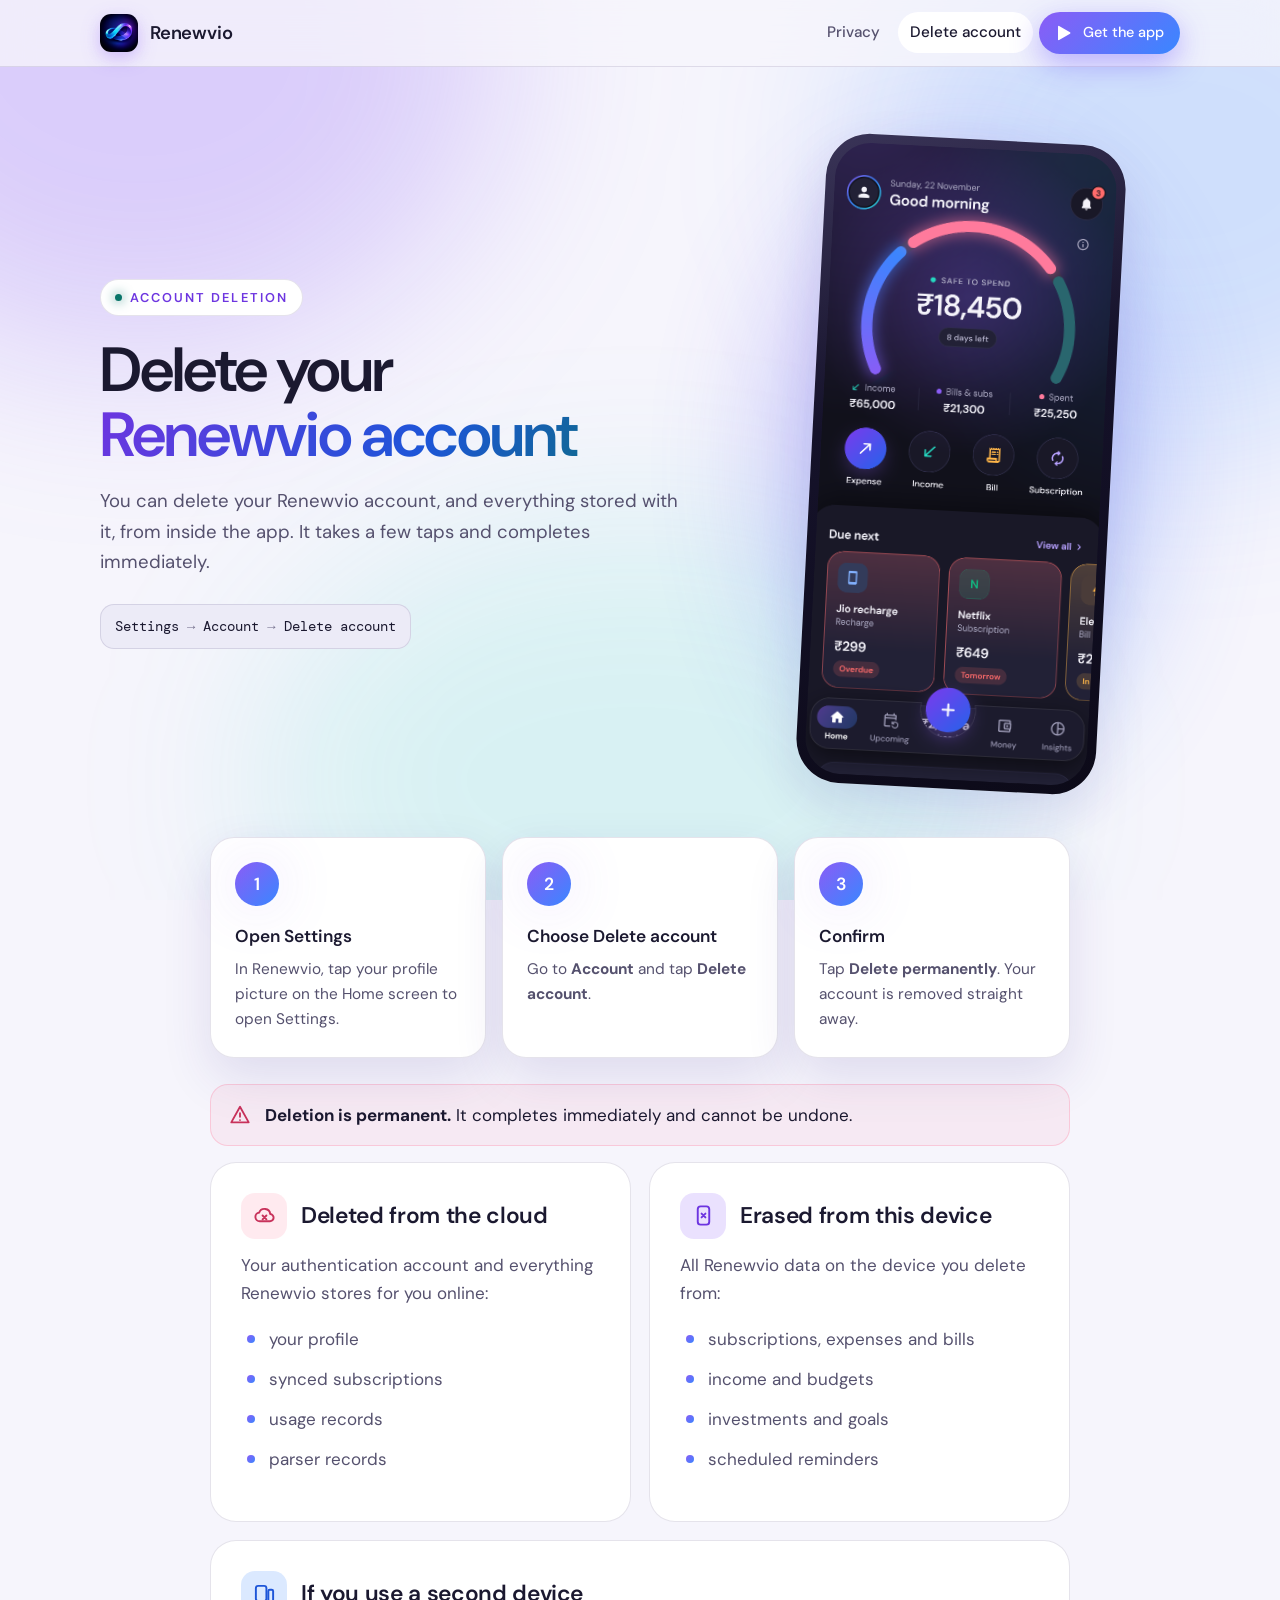
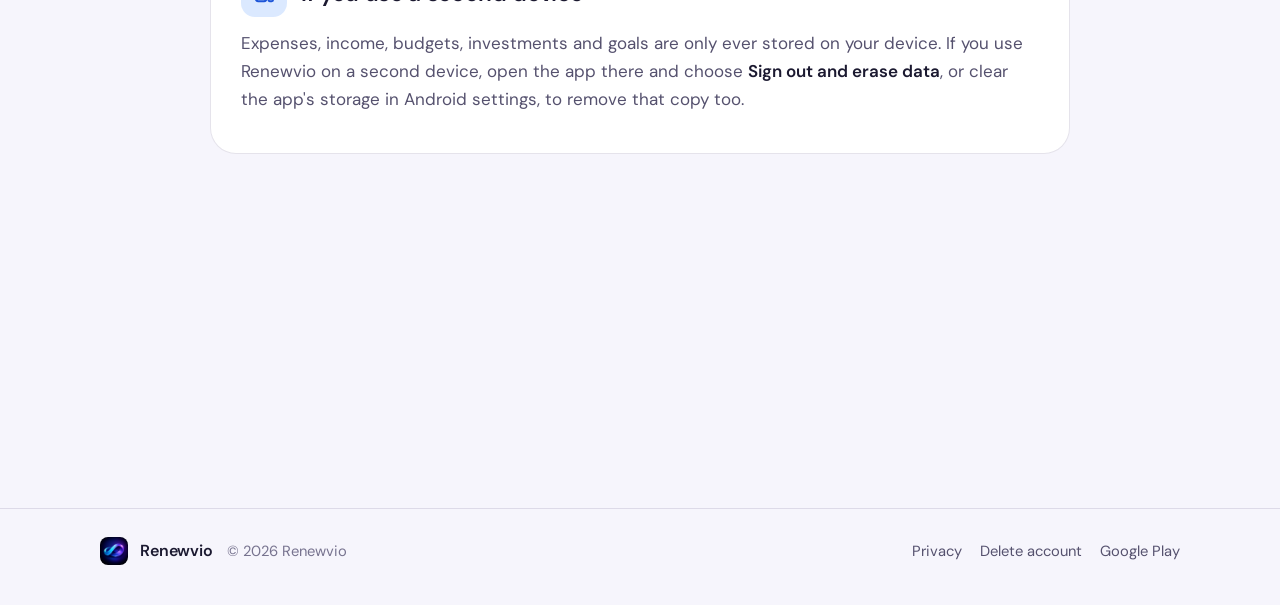
==== account-deletion.html @ 0a67e79d "Add files via upload" ====
<!doctype html>
<html lang="en" class="no-js">
<head>
<meta charset="utf-8">
<meta name="viewport" content="width=device-width, initial-scale=1">
<title>Delete your Renewvio account</title>
<meta name="description" content="How to delete your Renewvio account and the data stored with it.">
<meta name="theme-color" content="#191827">
<link rel="icon" href="logo.png">
<link rel="preconnect" href="https://fonts.googleapis.com">
<link rel="preconnect" href="https://fonts.gstatic.com" crossorigin>
<link rel="stylesheet" href="style.css">
<script>document.documentElement.classList.remove("no-js");</script>
</head>
<body>
<div class="aurora" aria-hidden="true"><i></i><i></i><i></i></div>

<header class="nav">
  <div class="nav-in">
    <a class="brand" href="./"><img src="logo.png" alt="" width="38" height="38">Renewvio</a>
    <nav class="nav-links" aria-label="Site">
      <a href="./">Privacy</a>
      <a href="account-deletion.html" aria-current="page">Delete account</a>
      <a class="btn small" href="https://play.google.com/store/apps/details?id=com.renewvio">
        <svg viewBox="0 0 24 24" fill="currentColor" aria-hidden="true"><path d="M4 3.5v17a1 1 0 0 0 1.5.87l14.5-8.500a1 1 0 0 0 0-1.740L5.500 2.630A1 1 0 0 0 4 3.500z"/></svg>
        Get the app
      </a>
    </nav>
  </div>
</header>

<main>
  <section class="hero">
    <div>
      <span class="eyebrow"><b></b>Account deletion</span>
      <h1>Delete your <em>Renewvio account</em></h1>
      <p class="lede">You can delete your Renewvio account, and everything stored with it, from inside the app. It takes a few taps and completes immediately.</p>
      <div class="path" aria-label="Path in the app">Settings <span>→</span> Account <span>→</span> Delete account</div>
    </div>
    <div class="phone-wrap" aria-hidden="true">
      <div class="phone"><img src="app-home.png" alt="" loading="lazy"></div>
    </div>
  </section>

  <div class="narrow">
    <div class="steps">
      <article class="step reveal">
        <h3>Open Settings</h3>
        <p>In Renewvio, tap your profile picture on the Home screen to open Settings.</p>
      </article>
      <article class="step reveal">
        <h3>Choose Delete account</h3>
        <p>Go to <strong>Account</strong> and tap <strong>Delete account</strong>.</p>
      </article>
      <article class="step reveal">
        <h3>Confirm</h3>
        <p>Tap <strong>Delete permanently</strong>. Your account is removed straight away.</p>
      </article>
    </div>

    <div class="note warn reveal">
      <svg viewBox="0 0 24 24" fill="none" stroke="currentColor" stroke-width="2" stroke-linecap="round" stroke-linejoin="round" aria-hidden="true"><path d="M12 3 2.500 20h19zM12 10v4M12 17.500h.01"/></svg>
      <div><strong>Deletion is permanent.</strong> It completes immediately and cannot be undone.</div>
    </div>

    <div class="two">
      <section class="section reveal">
        <div class="section-head"><div class="badge p"><svg viewBox="0 0 24 24" fill="none" stroke="currentColor" stroke-width="2" stroke-linecap="round" stroke-linejoin="round" aria-hidden="true"><path d="M7 18a4.500 4.500 0 0 1-.600-8.960A6 6 0 0 1 18 10.500 3.750 3.750 0 0 1 17.500 18z"/><path d="m10 12 4 4M14 12l-4 4"/></svg></div><h2>Deleted from the cloud</h2></div>
        <p>Your authentication account and everything Renewvio stores for you online:</p>
        <ul>
          <li>your profile</li>
          <li>synced subscriptions</li>
          <li>usage records</li>
          <li>parser records</li>
        </ul>
      </section>
      <section class="section reveal">
        <div class="section-head"><div class="badge v"><svg viewBox="0 0 24 24" fill="none" stroke="currentColor" stroke-width="2" stroke-linecap="round" stroke-linejoin="round" aria-hidden="true"><rect x="6" y="2.500" width="12" height="19" rx="3"/><path d="m10 10 4 4M14 10l-4 4"/></svg></div><h2>Erased from this device</h2></div>
        <p>All Renewvio data on the device you delete from:</p>
        <ul>
          <li>subscriptions, expenses and bills</li>
          <li>income and budgets</li>
          <li>investments and goals</li>
          <li>scheduled reminders</li>
        </ul>
      </section>
    </div>

    <section class="section reveal" style="margin-top:18px">
      <div class="section-head"><div class="badge b"><svg viewBox="0 0 24 24" fill="none" stroke="currentColor" stroke-width="2" stroke-linecap="round" stroke-linejoin="round" aria-hidden="true"><rect x="3" y="4" width="11" height="16" rx="2.500"/><rect x="16" y="8" width="5" height="12" rx="1.500"/></svg></div><h2>If you use a second device</h2></div>
      <p>Expenses, income, budgets, investments and goals are only ever stored on your device. If you use Renewvio on a second device, open the app there and choose <strong>Sign out and erase data</strong>, or clear the app's storage in Android settings, to remove that copy too.</p>
    </section>

    <section class="section reveal">
      <div class="section-head"><div class="badge a"><svg viewBox="0 0 24 24" fill="none" stroke="currentColor" stroke-width="2" stroke-linecap="round" stroke-linejoin="round" aria-hidden="true"><rect x="3" y="5" width="18" height="14" rx="3"/><path d="m4 7 8 6 8-6"/></svg></div><h2>Can't open the app?</h2></div>
      <p>Email us from the address associated with your account and ask for your account to be deleted. No data is retained after deletion.</p>
      <p><a class="btn small" href="mailto:achyutdot@gmail.com?subject=Delete%20my%20Renewvio%20account">achyutdot@gmail.com</a></p>
    </section>
  </div>
</main>

<footer>
  <div class="foot">
    <a class="brand" href="./"><img src="logo.png" alt="" width="28" height="28">Renewvio</a>
    <span>© 2026 Renewvio</span>
    <nav aria-label="Footer">
      <a href="./">Privacy</a>
      <a href="account-deletion.html">Delete account</a>
      <a href="https://play.google.com/store/apps/details?id=com.renewvio">Google Play</a>
    </nav>
  </div>
</footer>

<script>
(function () {
  var items = document.querySelectorAll(".reveal");
  if (!("IntersectionObserver" in window)) { items.forEach(function (el) { el.classList.add("in"); }); return; }
  var io = new IntersectionObserver(function (entries) {
    entries.forEach(function (e) { if (e.isIntersecting) { e.target.classList.add("in"); io.unobserve(e.target); } });
  }, { rootMargin: "0px 0px -8% 0px" });
  items.forEach(function (el, i) { el.style.transitionDelay = (i % 3) * 80 + "ms"; io.observe(el); });
})();
</script>
</body>
</html>
---- style.css ----
/* Renewvio web pages — Aurora theme, matching the app. */
@import url("https://fonts.googleapis.com/css2?family=DM+Sans:opsz,wght@9..40,400;9..40,500;9..40,600&family=DM+Mono&display=swap");

:root {
  --bg: #191827;
  --bg-deep: #12111f;
  --surface: rgba(255, 255, 255, .045);
  --surface-strong: rgba(255, 255, 255, .075);
  --line: rgba(255, 255, 255, .10);
  --text: #f4f2ff;
  --muted: #b3afc9;
  --faint: #8b87a6;
  --violet: #8b5cf6;
  --violet-text: #b7a1ff;
  --blue: #3987ff;
  --blue-text: #82b1ff;
  --teal: #25d9c1;
  --pink: #ff7a9c;
  --amber: #ffb648;
  --grad: linear-gradient(135deg, #8b5cf6, #3987ff);
  --glow: 0 0 60px rgba(139, 92, 246, .35);
  --shadow: 0 24px 60px rgba(0, 0, 0, .45);
  --hero-a: rgba(124, 58, 237, .55);
  --hero-b: rgba(57, 135, 255, .38);
  --hero-c: rgba(37, 217, 193, .18);
  --nav-bg: rgba(25, 24, 39, .72);
}

@media (prefers-color-scheme: light) {
  :root {
    --bg: #f6f5fc;
    --bg-deep: #ecebf7;
    --surface: #ffffff;
    --surface-strong: #ffffff;
    --line: rgba(40, 30, 90, .12);
    --text: #1b1930;
    --muted: #55516e;
    --faint: #77738f;
    --violet-text: #6d35e0;
    --blue-text: #1d55d8;
    --teal: #087468;
    --pink: #c8325b;
    --amber: #a26200;
    --glow: 0 0 60px rgba(139, 92, 246, .18);
    --shadow: 0 20px 50px rgba(60, 40, 140, .12);
    --hero-a: rgba(139, 92, 246, .26);
    --hero-b: rgba(57, 135, 255, .20);
    --hero-c: rgba(37, 217, 193, .14);
    --nav-bg: rgba(246, 245, 252, .78);
  }
}

* { box-sizing: border-box; }
html { scroll-behavior: smooth; -webkit-text-size-adjust: 100%; }
body {
  margin: 0;
  font-family: "DM Sans", system-ui, -apple-system, "Segoe UI", Roboto, sans-serif;
  font-size: 17px;
  line-height: 1.65;
  color: var(--text);
  background: var(--bg);
  overflow-x: hidden;
}
a { color: var(--violet-text); text-decoration: none; }
a:hover { text-decoration: underline; }
:focus-visible { outline: 2px solid var(--violet-text); outline-offset: 3px; border-radius: 6px; }

/* ---------- Aurora backdrop ---------- */
.aurora { position: fixed; inset: 0; z-index: -1; overflow: hidden; background: var(--bg); }
.aurora i { position: absolute; border-radius: 50%; filter: blur(90px); will-change: transform; }
.aurora i:nth-child(1) { width: 720px; height: 620px; left: -220px; top: -260px; background: var(--hero-a); animation: drift1 22s ease-in-out infinite alternate; }
.aurora i:nth-child(2) { width: 640px; height: 560px; right: -220px; top: -120px; background: var(--hero-b); animation: drift2 26s ease-in-out infinite alternate; }
.aurora i:nth-child(3) { width: 760px; height: 520px; left: 20%; top: 520px; background: var(--hero-c); animation: drift3 30s ease-in-out infinite alternate; }
@keyframes drift1 { to { transform: translate(120px, 80px) scale(1.12); } }
@keyframes drift2 { to { transform: translate(-100px, 120px) scale(1.08); } }
@keyframes drift3 { to { transform: translate(80px, -90px) scale(1.15); } }

/* ---------- Navigation ---------- */
.nav {
  position: sticky; top: 0; z-index: 10;
  backdrop-filter: blur(18px); -webkit-backdrop-filter: blur(18px);
  background: var(--nav-bg); border-bottom: 1px solid var(--line);
}
.nav-in { max-width: 1120px; margin: 0 auto; padding: 12px 20px; display: flex; align-items: center; gap: 16px; }
.brand { display: flex; align-items: center; gap: 12px; color: var(--text); font-weight: 600; font-size: 1.15rem; letter-spacing: -.01em; }
.brand:hover { text-decoration: none; }
.brand img { width: 38px; height: 38px; border-radius: 11px; box-shadow: 0 6px 18px rgba(139, 92, 246, .35); }
.nav-links { margin-left: auto; display: flex; align-items: center; gap: 6px; }
.nav-links a { color: var(--muted); font-size: .95rem; font-weight: 500; padding: 8px 12px; border-radius: 999px; transition: color .2s, background .2s; }
.nav-links a:hover, .nav-links a[aria-current="page"] { color: var(--text); background: var(--surface-strong); text-decoration: none; }
.btn {
  display: inline-flex; align-items: center; gap: 10px;
  padding: 12px 20px; border-radius: 999px; font-weight: 600; font-size: .98rem;
  color: #fff !important; background: var(--grad);
  box-shadow: 0 10px 30px rgba(99, 76, 255, .40);
  transition: transform .2s ease, box-shadow .2s ease;
}
.btn:hover { transform: translateY(-2px); box-shadow: 0 16px 38px rgba(99, 76, 255, .50); text-decoration: none; }
.btn svg { width: 18px; height: 18px; }
.btn.small { padding: 9px 16px; font-size: .9rem; }
.btn.ghost { background: var(--surface-strong); color: var(--text) !important; box-shadow: none; border: 1px solid var(--line); }

/* ---------- Hero ---------- */
.hero { max-width: 1120px; margin: 0 auto; padding: 72px 20px 40px; display: grid; grid-template-columns: 1.15fr .85fr; gap: 48px; align-items: center; }
.eyebrow {
  display: inline-flex; align-items: center; gap: 8px;
  font-size: .8rem; font-weight: 600; letter-spacing: .16em; text-transform: uppercase;
  color: var(--violet-text); padding: 7px 14px; border-radius: 999px;
  background: var(--surface-strong); border: 1px solid var(--line);
}
.eyebrow b { width: 7px; height: 7px; border-radius: 50%; background: var(--teal); box-shadow: 0 0 12px var(--teal); }
h1 { font-size: clamp(2.3rem, 5.4vw, 3.9rem); line-height: 1.04; letter-spacing: -.03em; font-weight: 600; margin: 22px 0 18px; text-wrap: balance; }
h1 em { display: block; font-style: normal; background: linear-gradient(120deg, #b7a1ff, #82b1ff 55%, #25d9c1); -webkit-background-clip: text; background-clip: text; color: transparent; }
@media (prefers-color-scheme: light) { h1 em { background: linear-gradient(120deg, #6d35e0, #1d55d8 55%, #087468); -webkit-background-clip: text; background-clip: text; } }
.lede { font-size: 1.16rem; color: var(--muted); max-width: 36em; margin: 0 0 26px; }
.meta { display: flex; flex-wrap: wrap; gap: 10px; align-items: center; color: var(--faint); font-size: .92rem; }
.chip { display: inline-flex; align-items: center; gap: 8px; padding: 6px 12px; border-radius: 999px; background: var(--surface); border: 1px solid var(--line); color: var(--muted); }
.chip svg { width: 15px; height: 15px; color: var(--teal); }
.hero-actions { display: flex; flex-wrap: wrap; gap: 12px; margin-bottom: 26px; }

/* Phone mock-up */
.phone-wrap { position: relative; justify-self: center; }
.phone-wrap::before { content: ""; position: absolute; inset: 8% -6% 8% -6%; border-radius: 50%; background: var(--grad); filter: blur(70px); opacity: .45; }
.phone {
  position: relative; width: min(300px, 70vw); aspect-ratio: 393 / 852; padding: 9px; border-radius: 44px;
  background: linear-gradient(160deg, #3a3458, #15122a 40%, #0c0a18);
  box-shadow: var(--shadow), 0 0 0 1px rgba(255, 255, 255, .08);
  transform: rotate(3deg); animation: float 7s ease-in-out infinite;
}
.phone img { width: 100%; height: 100%; object-fit: cover; object-position: top; border-radius: 36px; display: block; }
@keyframes float { 50% { transform: rotate(3deg) translateY(-12px); } }

/* ---------- Summary cards ---------- */
.wrap { max-width: 1120px; margin: 0 auto; padding: 0 20px; }
.cards { display: grid; grid-template-columns: repeat(4, 1fr); gap: 16px; margin: 24px auto 64px; }
.card {
  position: relative; padding: 22px; border-radius: 24px;
  background: var(--surface); border: 1px solid var(--line);
  box-shadow: var(--shadow); overflow: hidden;
  transition: transform .25s ease, border-color .25s ease;
}
.card:hover { transform: translateY(-4px); border-color: rgba(139, 92, 246, .45); }
.card h3 { margin: 16px 0 6px; font-size: 1.06rem; font-weight: 600; letter-spacing: -.01em; }
.card p { margin: 0; color: var(--muted); font-size: .95rem; line-height: 1.5; }
.badge { width: 46px; height: 46px; border-radius: 14px; display: grid; place-items: center; }
.badge svg { width: 23px; height: 23px; }
.badge.v { background: rgba(139, 92, 246, .18); color: var(--violet-text); }
.badge.b { background: rgba(57, 135, 255, .18); color: var(--blue-text); }
.badge.t { background: rgba(37, 217, 193, .16); color: var(--teal); }
.badge.p { background: rgba(255, 122, 156, .16); color: var(--pink); }
.badge.a { background: rgba(255, 182, 72, .16); color: var(--amber); }

/* ---------- Document layout ---------- */
.doc { display: grid; grid-template-columns: 250px 1fr; gap: 44px; align-items: start; padding-bottom: 80px; }
.toc { position: sticky; top: 88px; padding: 18px; border-radius: 22px; background: var(--surface); border: 1px solid var(--line); }
.toc h4 { margin: 0 0 10px; font-size: .78rem; letter-spacing: .14em; text-transform: uppercase; color: var(--faint); font-weight: 600; }
.toc a { display: block; padding: 7px 10px; border-radius: 10px; color: var(--muted); font-size: .93rem; transition: background .2s, color .2s; }
.toc a:hover { background: var(--surface-strong); color: var(--text); text-decoration: none; }

.section {
  padding: 30px; border-radius: 26px; margin-bottom: 18px;
  background: var(--surface); border: 1px solid var(--line);
  scroll-margin-top: 90px;
}
.section-head { display: flex; align-items: center; gap: 14px; margin-bottom: 12px; }
.section-head .num { font-family: "DM Mono", ui-monospace, monospace; font-size: .82rem; color: var(--faint); }
h2 { font-size: 1.42rem; letter-spacing: -.015em; font-weight: 600; margin: 0; }
.section p { color: var(--muted); margin: 10px 0; }
.section strong { color: var(--text); font-weight: 600; }
.section ul { list-style: none; padding: 0; margin: 12px 0; }
.section li { position: relative; padding: 6px 0 6px 28px; color: var(--muted); }
.section li::before { content: ""; position: absolute; left: 6px; top: 16px; width: 8px; height: 8px; border-radius: 50%; background: var(--grad); }

.table { border: 1px solid var(--line); border-radius: 18px; overflow: hidden; margin: 16px 0; }
.row { display: grid; grid-template-columns: 1.1fr 1fr; gap: 18px; padding: 14px 18px; border-top: 1px solid var(--line); }
.row:first-child { border-top: 0; background: var(--surface-strong); font-size: .78rem; letter-spacing: .12em; text-transform: uppercase; color: var(--faint); font-weight: 600; }
.row div:first-child { color: var(--text); }
.row div:last-child { color: var(--muted); }

.note { display: flex; gap: 14px; padding: 16px 18px; border-radius: 18px; margin: 16px 0; background: rgba(37, 217, 193, .09); border: 1px solid rgba(37, 217, 193, .28); color: var(--text); }
.note svg { flex: none; width: 22px; height: 22px; color: var(--teal); margin-top: 3px; }
.note.warn { background: rgba(255, 122, 156, .09); border-color: rgba(255, 122, 156, .30); }
.note.warn svg { color: var(--pink); }

/* ---------- Steps (deletion page) ---------- */
.steps { display: grid; grid-template-columns: repeat(3, 1fr); gap: 16px; margin: 8px 0 26px; counter-reset: step; }
.step { position: relative; padding: 24px; border-radius: 24px; background: var(--surface); border: 1px solid var(--line); box-shadow: var(--shadow); }
.step::before {
  counter-increment: step; content: counter(step);
  display: grid; place-items: center; width: 44px; height: 44px; border-radius: 50%;
  background: var(--grad); color: #fff; font-weight: 600; font-size: 1.1rem; box-shadow: var(--glow); margin-bottom: 16px;
}
.step h3 { margin: 0 0 6px; font-size: 1.08rem; font-weight: 600; }
.step p { margin: 0; color: var(--muted); font-size: .96rem; }
.path { display: inline-flex; flex-wrap: wrap; align-items: center; gap: 8px; font-family: "DM Mono", ui-monospace, monospace; font-size: .86rem; padding: 10px 14px; border-radius: 14px; background: var(--bg-deep); border: 1px solid var(--line); color: var(--text); }
.path span { color: var(--faint); }
.two { display: grid; grid-template-columns: 1fr 1fr; gap: 18px; }
.two .section { margin-bottom: 0; }
.narrow { max-width: 900px; margin: 0 auto; padding: 0 20px 80px; }

/* ---------- Footer ---------- */
footer { border-top: 1px solid var(--line); }
.foot { max-width: 1120px; margin: 0 auto; padding: 28px 20px 40px; display: flex; flex-wrap: wrap; gap: 14px; align-items: center; color: var(--faint); font-size: .92rem; }
.foot .brand { font-size: 1rem; }
.foot .brand img { width: 28px; height: 28px; border-radius: 8px; box-shadow: none; }
.foot nav { margin-left: auto; display: flex; flex-wrap: wrap; gap: 18px; }
.foot nav a { color: var(--muted); }

/* ---------- Reveal on scroll ---------- */
.reveal { opacity: 0; transform: translateY(18px); transition: opacity .7s ease, transform .7s cubic-bezier(.2, .7, .2, 1); }
.reveal.in { opacity: 1; transform: none; }
.no-js .reveal { opacity: 1; transform: none; }

/* ---------- Responsive ---------- */
@media (max-width: 980px) {
  .hero { grid-template-columns: 1fr; padding-top: 48px; gap: 36px; }
  .cards { grid-template-columns: repeat(2, 1fr); }
  .doc { grid-template-columns: 1fr; gap: 20px; }
  .toc { position: static; display: none; }
  .steps { grid-template-columns: 1fr; }
  .two { grid-template-columns: 1fr; }
}
@media (max-width: 560px) {
  body { font-size: 16px; }
  .nav-links a:not(.btn) { display: none; }
  .cards { grid-template-columns: 1fr; margin-bottom: 44px; }
  .section { padding: 22px 18px; border-radius: 22px; }
  .row { grid-template-columns: 1fr; gap: 4px; }
  .row:first-child { display: none; }
  .foot nav { margin-left: 0; }
}
@media (prefers-reduced-motion: reduce) {
  html { scroll-behavior: auto; }
  .aurora i, .phone { animation: none; }
  .reveal { opacity: 1; transform: none; transition: none; }
  .btn, .card { transition: none; }
}
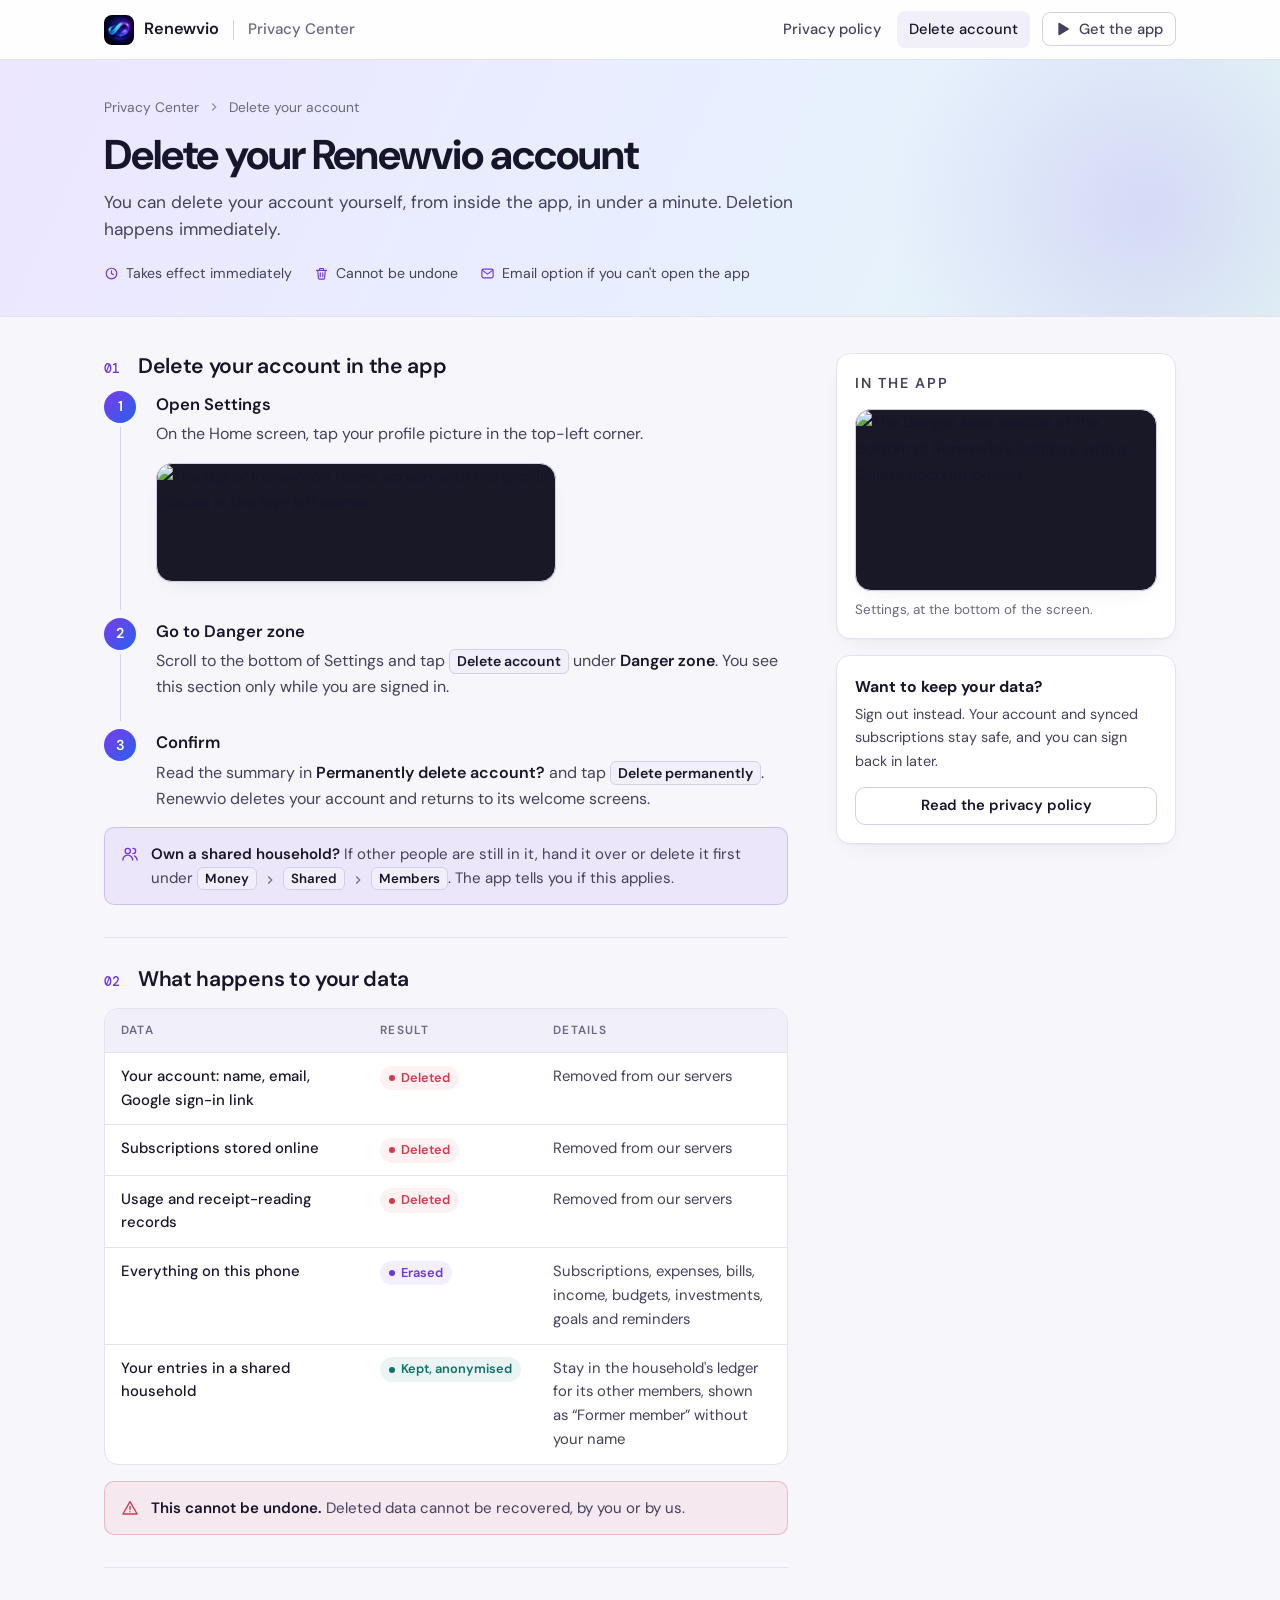
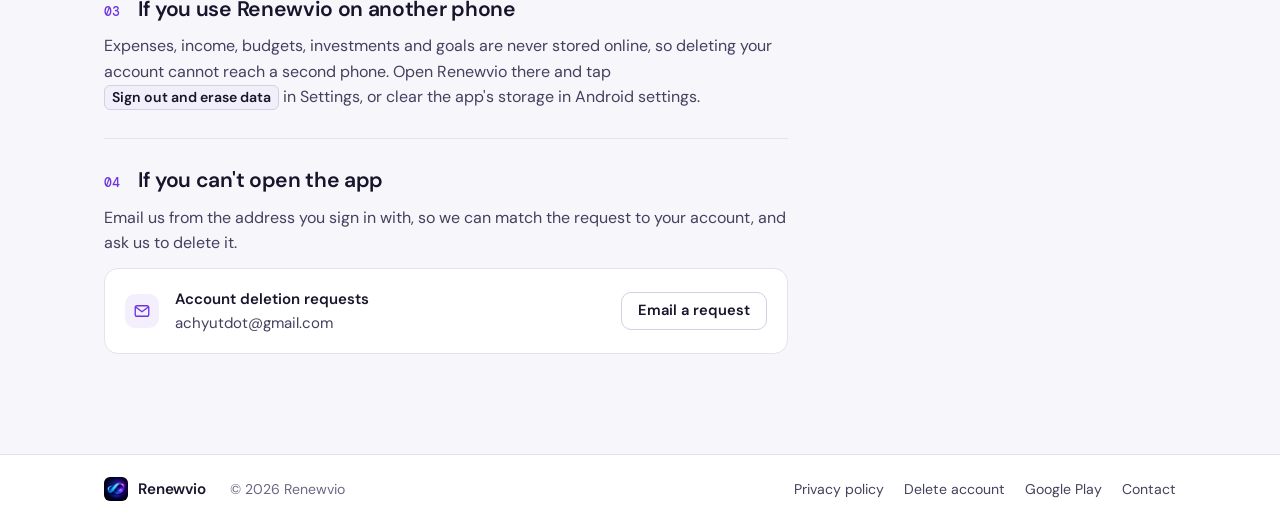
==== commit 568d84ee: "Add files via upload" ====
--- a/account-deletion.html
+++ b/account-deletion.html
@@ -1,125 +1,146 @@
-<!doctype html>
-<html lang="en" class="no-js">
-<head>
-<meta charset="utf-8">
-<meta name="viewport" content="width=device-width, initial-scale=1">
-<title>Delete your Renewvio account</title>
-<meta name="description" content="How to delete your Renewvio account and the data stored with it.">
-<meta name="theme-color" content="#191827">
-<link rel="icon" href="logo.png">
-<link rel="preconnect" href="https://fonts.googleapis.com">
-<link rel="preconnect" href="https://fonts.gstatic.com" crossorigin>
-<link rel="stylesheet" href="style.css">
-<script>document.documentElement.classList.remove("no-js");</script>
-</head>
-<body>
-<div class="aurora" aria-hidden="true"><i></i><i></i><i></i></div>
-
-<header class="nav">
-  <div class="nav-in">
-    <a class="brand" href="./"><img src="logo.png" alt="" width="38" height="38">Renewvio</a>
-    <nav class="nav-links" aria-label="Site">
-      <a href="./">Privacy</a>
-      <a href="account-deletion.html" aria-current="page">Delete account</a>
-      <a class="btn small" href="https://play.google.com/store/apps/details?id=com.renewvio">
-        <svg viewBox="0 0 24 24" fill="currentColor" aria-hidden="true"><path d="M4 3.5v17a1 1 0 0 0 1.5.87l14.5-8.500a1 1 0 0 0 0-1.740L5.500 2.630A1 1 0 0 0 4 3.500z"/></svg>
-        Get the app
-      </a>
-    </nav>
-  </div>
-</header>
-
-<main>
-  <section class="hero">
-    <div>
-      <span class="eyebrow"><b></b>Account deletion</span>
-      <h1>Delete your <em>Renewvio account</em></h1>
-      <p class="lede">You can delete your Renewvio account, and everything stored with it, from inside the app. It takes a few taps and completes immediately.</p>
-      <div class="path" aria-label="Path in the app">Settings <span>→</span> Account <span>→</span> Delete account</div>
-    </div>
-    <div class="phone-wrap" aria-hidden="true">
-      <div class="phone"><img src="app-home.png" alt="" loading="lazy"></div>
-    </div>
-  </section>
-
-  <div class="narrow">
-    <div class="steps">
-      <article class="step reveal">
-        <h3>Open Settings</h3>
-        <p>In Renewvio, tap your profile picture on the Home screen to open Settings.</p>
-      </article>
-      <article class="step reveal">
-        <h3>Choose Delete account</h3>
-        <p>Go to <strong>Account</strong> and tap <strong>Delete account</strong>.</p>
-      </article>
-      <article class="step reveal">
-        <h3>Confirm</h3>
-        <p>Tap <strong>Delete permanently</strong>. Your account is removed straight away.</p>
-      </article>
-    </div>
-
-    <div class="note warn reveal">
-      <svg viewBox="0 0 24 24" fill="none" stroke="currentColor" stroke-width="2" stroke-linecap="round" stroke-linejoin="round" aria-hidden="true"><path d="M12 3 2.500 20h19zM12 10v4M12 17.500h.01"/></svg>
-      <div><strong>Deletion is permanent.</strong> It completes immediately and cannot be undone.</div>
-    </div>
-
-    <div class="two">
-      <section class="section reveal">
-        <div class="section-head"><div class="badge p"><svg viewBox="0 0 24 24" fill="none" stroke="currentColor" stroke-width="2" stroke-linecap="round" stroke-linejoin="round" aria-hidden="true"><path d="M7 18a4.500 4.500 0 0 1-.600-8.960A6 6 0 0 1 18 10.500 3.750 3.750 0 0 1 17.500 18z"/><path d="m10 12 4 4M14 12l-4 4"/></svg></div><h2>Deleted from the cloud</h2></div>
-        <p>Your authentication account and everything Renewvio stores for you online:</p>
-        <ul>
-          <li>your profile</li>
-          <li>synced subscriptions</li>
-          <li>usage records</li>
-          <li>parser records</li>
-        </ul>
-      </section>
-      <section class="section reveal">
-        <div class="section-head"><div class="badge v"><svg viewBox="0 0 24 24" fill="none" stroke="currentColor" stroke-width="2" stroke-linecap="round" stroke-linejoin="round" aria-hidden="true"><rect x="6" y="2.500" width="12" height="19" rx="3"/><path d="m10 10 4 4M14 10l-4 4"/></svg></div><h2>Erased from this device</h2></div>
-        <p>All Renewvio data on the device you delete from:</p>
-        <ul>
-          <li>subscriptions, expenses and bills</li>
-          <li>income and budgets</li>
-          <li>investments and goals</li>
-          <li>scheduled reminders</li>
-        </ul>
-      </section>
-    </div>
-
-    <section class="section reveal" style="margin-top:18px">
-      <div class="section-head"><div class="badge b"><svg viewBox="0 0 24 24" fill="none" stroke="currentColor" stroke-width="2" stroke-linecap="round" stroke-linejoin="round" aria-hidden="true"><rect x="3" y="4" width="11" height="16" rx="2.500"/><rect x="16" y="8" width="5" height="12" rx="1.500"/></svg></div><h2>If you use a second device</h2></div>
-      <p>Expenses, income, budgets, investments and goals are only ever stored on your device. If you use Renewvio on a second device, open the app there and choose <strong>Sign out and erase data</strong>, or clear the app's storage in Android settings, to remove that copy too.</p>
-    </section>
-
-    <section class="section reveal">
-      <div class="section-head"><div class="badge a"><svg viewBox="0 0 24 24" fill="none" stroke="currentColor" stroke-width="2" stroke-linecap="round" stroke-linejoin="round" aria-hidden="true"><rect x="3" y="5" width="18" height="14" rx="3"/><path d="m4 7 8 6 8-6"/></svg></div><h2>Can't open the app?</h2></div>
-      <p>Email us from the address associated with your account and ask for your account to be deleted. No data is retained after deletion.</p>
-      <p><a class="btn small" href="mailto:achyutdot@gmail.com?subject=Delete%20my%20Renewvio%20account">achyutdot@gmail.com</a></p>
-    </section>
-  </div>
-</main>
-
-<footer>
-  <div class="foot">
-    <a class="brand" href="./"><img src="logo.png" alt="" width="28" height="28">Renewvio</a>
-    <span>© 2026 Renewvio</span>
-    <nav aria-label="Footer">
-      <a href="./">Privacy</a>
-      <a href="account-deletion.html">Delete account</a>
-      <a href="https://play.google.com/store/apps/details?id=com.renewvio">Google Play</a>
-    </nav>
-  </div>
-</footer>
-
-<script>
-(function () {
-  var items = document.querySelectorAll(".reveal");
-  if (!("IntersectionObserver" in window)) { items.forEach(function (el) { el.classList.add("in"); }); return; }
-  var io = new IntersectionObserver(function (entries) {
-    entries.forEach(function (e) { if (e.isIntersecting) { e.target.classList.add("in"); io.unobserve(e.target); } });
-  }, { rootMargin: "0px 0px -8% 0px" });
-  items.forEach(function (el, i) { el.style.transitionDelay = (i % 3) * 80 + "ms"; io.observe(el); });
-})();
-</script>
-</body>
-</html>
+<!doctype html>
+<html lang="en">
+<head>
+<meta charset="utf-8">
+<meta name="viewport" content="width=device-width, initial-scale=1">
+<title>Delete your account · Renewvio</title>
+<meta name="description" content="How to delete your Renewvio account, and exactly what is deleted, erased or kept.">
+<meta name="theme-color" content="#f7f6fb" media="(prefers-color-scheme: light)">
+<meta name="theme-color" content="#12111f" media="(prefers-color-scheme: dark)">
+<meta property="og:title" content="Delete your Renewvio account">
+<meta property="og:description" content="How to delete your Renewvio account, and exactly what is deleted, erased or kept.">
+<meta property="og:image" content="https://achyut-dot.github.io/renewvio-privacy/logo.png">
+<link rel="icon" href="logo.png">
+<link rel="preconnect" href="https://fonts.googleapis.com">
+<link rel="preconnect" href="https://fonts.gstatic.com" crossorigin>
+<link rel="stylesheet" href="style.css">
+</head>
+<body>
+<a class="skip" href="#content">Skip to content</a>
+
+<header class="topbar">
+  <div class="in">
+    <a class="brand" href="./"><img src="logo.png" alt="" width="30" height="30">Renewvio</a>
+    <span class="brand-sep" aria-hidden="true"></span>
+    <span class="brand-sub">Privacy Center</span>
+    <nav class="topnav" aria-label="Privacy Center">
+      <a href="./">Privacy policy</a>
+      <a href="account-deletion.html" aria-current="page">Delete account</a>
+      <a class="btn btn-quiet" href="https://play.google.com/store/apps/details?id=com.renewvio">
+        <svg viewBox="0 0 24 24" fill="currentColor" aria-hidden="true"><path d="M5 3.6v16.8c0 .8.9 1.3 1.6.9l14.1-8.4c.7-.4.7-1.4 0-1.8L6.6 2.7C5.9 2.3 5 2.8 5 3.600z"/></svg>
+        Get the app
+      </a>
+    </nav>
+  </div>
+</header>
+
+<div class="band">
+  <div class="in">
+    <nav class="crumbs" aria-label="Breadcrumb">
+      <a href="./">Privacy Center</a>
+      <svg viewBox="0 0 24 24" fill="none" stroke="currentColor" stroke-width="2" aria-hidden="true"><path d="m9 6 6 6-6 6"/></svg>
+      <span>Delete your account</span>
+    </nav>
+    <h1>Delete your Renewvio account</h1>
+    <p class="dek">You can delete your account yourself, from inside the app, in under a minute. Deletion happens immediately.</p>
+    <ul class="facts">
+      <li><svg viewBox="0 0 24 24" fill="none" stroke="currentColor" stroke-width="1.8" stroke-linecap="round" stroke-linejoin="round" aria-hidden="true"><circle cx="12" cy="12" r="8.5"/><path d="M12 7.5V12l3 2"/></svg>Takes effect immediately</li>
+      <li><svg viewBox="0 0 24 24" fill="none" stroke="currentColor" stroke-width="1.8" stroke-linecap="round" stroke-linejoin="round" aria-hidden="true"><path d="M4 7h16M10 11v6M14 11v6M6 7l1 12a2 2 0 0 0 2 2h6a2 2 0 0 0 2-2l1-12M9 7V4h6v3"/></svg>Cannot be undone</li>
+      <li><svg viewBox="0 0 24 24" fill="none" stroke="currentColor" stroke-width="1.8" stroke-linecap="round" stroke-linejoin="round" aria-hidden="true"><rect x="3" y="5" width="18" height="14" rx="2.5"/><path d="m4 7 8 6 8-6"/></svg>Email option if you can't open the app</li>
+    </ul>
+  </div>
+</div>
+
+<div class="layout split">
+  <main class="doc" id="content">
+    <section id="steps">
+      <h2><span class="n">01</span>Delete your account in the app</h2>
+      <ol class="steps">
+        <li>
+          <h3>Open Settings</h3>
+          <p>On the Home screen, tap your profile picture in the top-left corner.</p>
+          <figure class="shot inline">
+            <div class="shot-frame"><img src="img/home-header.png" alt="The top of Renewvio's Home screen, with the profile picture in the top-left corner" width="786" height="230" loading="lazy"></div>
+          </figure>
+        </li>
+        <li>
+          <h3>Go to Danger zone</h3>
+          <p>Scroll to the bottom of Settings and tap <span class="ui">Delete account</span> under <strong>Danger zone</strong>. You see this section only while you are signed in.</p>
+        </li>
+        <li>
+          <h3>Confirm</h3>
+          <p>Read the summary in <strong>Permanently delete account?</strong> and tap <span class="ui">Delete permanently</span>. Renewvio deletes your account and returns to its welcome screens.</p>
+        </li>
+      </ol>
+      <div class="callout">
+        <svg viewBox="0 0 24 24" fill="none" stroke="currentColor" stroke-width="1.8" stroke-linecap="round" stroke-linejoin="round" aria-hidden="true"><circle cx="9" cy="8" r="3.5"/><path d="M2.5 20a6.5 6.5 0 0 1 13 0M16 4.5a3.5 3.5 0 0 1 0 7M18 14.5a6.5 6.5 0 0 1 3.5 5.5"/></svg>
+        <p><strong>Own a shared household?</strong> If other people are still in it, hand it over or delete it first under <span class="path"><span class="ui">Money</span><svg viewBox="0 0 24 24" fill="none" stroke="currentColor" stroke-width="2" aria-hidden="true"><path d="m9 6 6 6-6 6"/></svg><span class="ui">Shared</span><svg viewBox="0 0 24 24" fill="none" stroke="currentColor" stroke-width="2" aria-hidden="true"><path d="m9 6 6 6-6 6"/></svg><span class="ui">Members</span></span>. The app tells you if this applies.</p>
+      </div>
+    </section>
+
+    <section id="what">
+      <h2><span class="n">02</span>What happens to your data</h2>
+      <div class="table-wrap">
+        <table class="outcomes">
+          <thead><tr><th scope="col">Data</th><th scope="col">Result</th><th scope="col">Details</th></tr></thead>
+          <tbody>
+            <tr><td data-label="Data">Your account: name, email, Google sign-in link</td><td data-label="Result"><span class="tag del">Deleted</span></td><td data-label="Details">Removed from our servers</td></tr>
+            <tr><td data-label="Data">Subscriptions stored online</td><td data-label="Result"><span class="tag del">Deleted</span></td><td data-label="Details">Removed from our servers</td></tr>
+            <tr><td data-label="Data">Usage and receipt-reading records</td><td data-label="Result"><span class="tag del">Deleted</span></td><td data-label="Details">Removed from our servers</td></tr>
+            <tr><td data-label="Data">Everything on this phone</td><td data-label="Result"><span class="tag dev">Erased</span></td><td data-label="Details">Subscriptions, expenses, bills, income, budgets, investments, goals and reminders</td></tr>
+            <tr><td data-label="Data">Your entries in a shared household</td><td data-label="Result"><span class="tag keep">Kept, anonymised</span></td><td data-label="Details">Stay in the household's ledger for its other members, shown as “Former member” without your name</td></tr>
+          </tbody>
+        </table>
+      </div>
+      <div class="callout warn">
+        <svg viewBox="0 0 24 24" fill="none" stroke="currentColor" stroke-width="1.8" stroke-linecap="round" stroke-linejoin="round" aria-hidden="true"><path d="M12 3.5 2.5 20h19z"/><path d="M12 10v4M12 17h.01"/></svg>
+        <p><strong>This cannot be undone.</strong> Deleted data cannot be recovered, by you or by us.</p>
+      </div>
+    </section>
+
+    <section id="other-device">
+      <h2><span class="n">03</span>If you use Renewvio on another phone</h2>
+      <p>Expenses, income, budgets, investments and goals are never stored online, so deleting your account cannot reach a second phone. Open Renewvio there and tap <span class="ui">Sign out and erase data</span> in Settings, or clear the app's storage in Android settings.</p>
+    </section>
+
+    <section id="email">
+      <h2><span class="n">04</span>If you can't open the app</h2>
+      <p>Email us from the address you sign in with, so we can match the request to your account, and ask us to delete it.</p>
+      <div class="contact">
+        <span class="ico"><svg viewBox="0 0 24 24" fill="none" stroke="currentColor" stroke-width="1.8" stroke-linecap="round" stroke-linejoin="round" aria-hidden="true"><rect x="3" y="5" width="18" height="14" rx="2.5"/><path d="m4 7 8 6 8-6"/></svg></span>
+        <p><strong>Account deletion requests</strong>achyutdot@gmail.com</p>
+        <a class="btn btn-quiet" href="mailto:achyutdot@gmail.com?subject=Delete%20my%20Renewvio%20account">Email a request</a>
+      </div>
+    </section>
+  </main>
+
+  <aside class="aside" aria-label="In the app">
+    <div class="panel">
+      <p class="panel-label">In the app</p>
+      <figure class="shot" style="margin:0">
+        <div class="shot-frame"><img src="img/danger-zone.png" alt="The Danger zone section at the bottom of Renewvio's Settings, with a Delete account button" width="786" height="470" loading="lazy"></div>
+        <figcaption>Settings, at the bottom of the screen.</figcaption>
+      </figure>
+    </div>
+    <div class="panel">
+      <h3>Want to keep your data?</h3>
+      <p>Sign out instead. Your account and synced subscriptions stay safe, and you can sign back in later.</p>
+      <a class="btn btn-quiet" href="./#retention">Read the privacy policy</a>
+    </div>
+  </aside>
+</div>
+
+<footer class="foot">
+  <div class="in">
+    <a class="brand" href="./"><img src="logo.png" alt="" width="24" height="24">Renewvio</a>
+    <span>© 2026 Renewvio</span>
+    <nav aria-label="Footer">
+      <a href="./">Privacy policy</a>
+      <a href="account-deletion.html">Delete account</a>
+      <a href="https://play.google.com/store/apps/details?id=com.renewvio">Google Play</a>
+      <a href="mailto:achyutdot@gmail.com">Contact</a>
+    </nav>
+  </div>
+</footer>
+</body>
+</html>
--- a/style.css
+++ b/style.css
@@ -1,237 +1,301 @@
-/* Renewvio web pages — Aurora theme, matching the app. */
-@import url("https://fonts.googleapis.com/css2?family=DM+Sans:opsz,wght@9..40,400;9..40,500;9..40,600&family=DM+Mono&display=swap");
+/* Renewvio Privacy Center
+   Document system for the privacy policy and account deletion pages.
+   Colours, type and radii follow the app (lib/src/core/theme). */
+
+@import url("https://fonts.googleapis.com/css2?family=DM+Sans:opsz,wght@9..40,400;9..40,500;9..40,600;9..40,700&family=DM+Mono:wght@400;500&display=swap");
 
 :root {
-  --bg: #191827;
-  --bg-deep: #12111f;
-  --surface: rgba(255, 255, 255, .045);
-  --surface-strong: rgba(255, 255, 255, .075);
-  --line: rgba(255, 255, 255, .10);
-  --text: #f4f2ff;
-  --muted: #b3afc9;
-  --faint: #8b87a6;
+  color-scheme: light dark;
+
+  /* Brand (AuroraPalette) */
   --violet: #8b5cf6;
-  --violet-text: #b7a1ff;
+  --violet-strong: #6d35e0;   /* violetOnLight */
   --blue: #3987ff;
-  --blue-text: #82b1ff;
-  --teal: #25d9c1;
-  --pink: #ff7a9c;
-  --amber: #ffb648;
-  --grad: linear-gradient(135deg, #8b5cf6, #3987ff);
-  --glow: 0 0 60px rgba(139, 92, 246, .35);
-  --shadow: 0 24px 60px rgba(0, 0, 0, .45);
-  --hero-a: rgba(124, 58, 237, .55);
-  --hero-b: rgba(57, 135, 255, .38);
-  --hero-c: rgba(37, 217, 193, .18);
-  --nav-bg: rgba(25, 24, 39, .72);
-}
-
-@media (prefers-color-scheme: light) {
+  --blue-strong: #1d55d8;     /* blueOnLight */
+  --teal-strong: #087468;     /* tealOnLight */
+  --danger: #d9364f;
+
+  /* Light surfaces */
+  --page: #f7f6fb;
+  --paper: #ffffff;
+  --sunken: #f1effa;
+  --ink: #17152b;
+  --ink-2: #44405e;
+  --ink-3: #6b6785;
+  --line: #e4e1f0;
+  --line-strong: #d3cfe6;
+  --accent: var(--violet-strong);
+  --accent-soft: rgba(109, 53, 224, .08);
+  --ok: var(--teal-strong);
+  --ok-soft: rgba(8, 116, 104, .08);
+  --warn-soft: rgba(217, 54, 79, .07);
+  --warn-line: rgba(217, 54, 79, .28);
+  --band: linear-gradient(115deg, #ece6ff 0%, #e8efff 55%, #e4f7f3 100%);
+  --shadow: 0 1px 2px rgba(23, 21, 43, .04), 0 8px 24px -12px rgba(23, 21, 43, .10);
+
+  --radius: 14px;
+  --radius-sm: 10px;
+  --max: 1120px;
+  --measure: 700px;
+  --nav-h: 60px;
+}
+
+@media (prefers-color-scheme: dark) {
   :root {
-    --bg: #f6f5fc;
-    --bg-deep: #ecebf7;
-    --surface: #ffffff;
-    --surface-strong: #ffffff;
-    --line: rgba(40, 30, 90, .12);
-    --text: #1b1930;
-    --muted: #55516e;
-    --faint: #77738f;
-    --violet-text: #6d35e0;
-    --blue-text: #1d55d8;
-    --teal: #087468;
-    --pink: #c8325b;
-    --amber: #a26200;
-    --glow: 0 0 60px rgba(139, 92, 246, .18);
-    --shadow: 0 20px 50px rgba(60, 40, 140, .12);
-    --hero-a: rgba(139, 92, 246, .26);
-    --hero-b: rgba(57, 135, 255, .20);
-    --hero-c: rgba(37, 217, 193, .14);
-    --nav-bg: rgba(246, 245, 252, .78);
+    --page: #12111f;
+    --paper: #191827;          /* deepAurora */
+    --sunken: #1f1d31;
+    --ink: #f3f1ff;
+    --ink-2: #c4c0da;
+    --ink-3: #8f8aa9;
+    --line: #2a2840;
+    --line-strong: #37344f;
+    --accent: #b7a1ff;          /* violetText */
+    --accent-soft: rgba(139, 92, 246, .14);
+    --ok: #25d9c1;              /* auroraTeal */
+    --ok-soft: rgba(37, 217, 193, .09);
+    --danger: #ff7a8a;
+    --warn-soft: rgba(255, 122, 138, .08);
+    --warn-line: rgba(255, 122, 138, .30);
+    --band: linear-gradient(115deg, #261d4f 0%, #1b2347 55%, #15292f 100%);
+    --shadow: 0 1px 2px rgba(0, 0, 0, .3), 0 12px 32px -16px rgba(0, 0, 0, .6);
   }
 }
 
-* { box-sizing: border-box; }
-html { scroll-behavior: smooth; -webkit-text-size-adjust: 100%; }
+*, *::before, *::after { box-sizing: border-box; }
+html { -webkit-text-size-adjust: 100%; scroll-padding-top: calc(var(--nav-h) + 20px); }
+@media (prefers-reduced-motion: no-preference) { html { scroll-behavior: smooth; } }
 body {
   margin: 0;
+  background: var(--page);
+  color: var(--ink);
   font-family: "DM Sans", system-ui, -apple-system, "Segoe UI", Roboto, sans-serif;
-  font-size: 17px;
-  line-height: 1.65;
-  color: var(--text);
-  background: var(--bg);
-  overflow-x: hidden;
-}
-a { color: var(--violet-text); text-decoration: none; }
-a:hover { text-decoration: underline; }
-:focus-visible { outline: 2px solid var(--violet-text); outline-offset: 3px; border-radius: 6px; }
-
-/* ---------- Aurora backdrop ---------- */
-.aurora { position: fixed; inset: 0; z-index: -1; overflow: hidden; background: var(--bg); }
-.aurora i { position: absolute; border-radius: 50%; filter: blur(90px); will-change: transform; }
-.aurora i:nth-child(1) { width: 720px; height: 620px; left: -220px; top: -260px; background: var(--hero-a); animation: drift1 22s ease-in-out infinite alternate; }
-.aurora i:nth-child(2) { width: 640px; height: 560px; right: -220px; top: -120px; background: var(--hero-b); animation: drift2 26s ease-in-out infinite alternate; }
-.aurora i:nth-child(3) { width: 760px; height: 520px; left: 20%; top: 520px; background: var(--hero-c); animation: drift3 30s ease-in-out infinite alternate; }
-@keyframes drift1 { to { transform: translate(120px, 80px) scale(1.12); } }
-@keyframes drift2 { to { transform: translate(-100px, 120px) scale(1.08); } }
-@keyframes drift3 { to { transform: translate(80px, -90px) scale(1.15); } }
-
-/* ---------- Navigation ---------- */
-.nav {
-  position: sticky; top: 0; z-index: 10;
-  backdrop-filter: blur(18px); -webkit-backdrop-filter: blur(18px);
-  background: var(--nav-bg); border-bottom: 1px solid var(--line);
-}
-.nav-in { max-width: 1120px; margin: 0 auto; padding: 12px 20px; display: flex; align-items: center; gap: 16px; }
-.brand { display: flex; align-items: center; gap: 12px; color: var(--text); font-weight: 600; font-size: 1.15rem; letter-spacing: -.01em; }
-.brand:hover { text-decoration: none; }
-.brand img { width: 38px; height: 38px; border-radius: 11px; box-shadow: 0 6px 18px rgba(139, 92, 246, .35); }
-.nav-links { margin-left: auto; display: flex; align-items: center; gap: 6px; }
-.nav-links a { color: var(--muted); font-size: .95rem; font-weight: 500; padding: 8px 12px; border-radius: 999px; transition: color .2s, background .2s; }
-.nav-links a:hover, .nav-links a[aria-current="page"] { color: var(--text); background: var(--surface-strong); text-decoration: none; }
+  font-size: 16px;
+  line-height: 1.6;
+  font-optical-sizing: auto;
+  -webkit-font-smoothing: antialiased;
+  text-rendering: optimizeLegibility;
+}
+img { max-width: 100%; display: block; }
+a { color: var(--accent); text-decoration: underline; text-decoration-thickness: 1px; text-underline-offset: 3px; text-decoration-color: color-mix(in srgb, currentColor 35%, transparent); }
+a:hover { text-decoration-color: currentColor; }
+:focus-visible { outline: 2px solid var(--accent); outline-offset: 2px; border-radius: 6px; }
+strong { font-weight: 600; color: var(--ink); }
+code, .mono { font-family: "DM Mono", ui-monospace, SFMono-Regular, Menlo, monospace; font-size: .9em; }
+.skip { position: absolute; left: -999px; top: 8px; background: var(--paper); padding: 8px 12px; border-radius: 8px; z-index: 50; }
+.skip:focus { left: 12px; }
+
+/* ---------- Top bar ---------- */
+.topbar {
+  position: sticky; top: 0; z-index: 20;
+  height: var(--nav-h);
+  background: color-mix(in srgb, var(--paper) 86%, transparent);
+  backdrop-filter: saturate(160%) blur(14px);
+  -webkit-backdrop-filter: saturate(160%) blur(14px);
+  border-bottom: 1px solid var(--line);
+}
+.topbar .in { max-width: var(--max); height: 100%; margin: 0 auto; padding: 0 24px; display: flex; align-items: center; gap: 14px; }
+.brand { display: inline-flex; align-items: center; gap: 10px; color: var(--ink); text-decoration: none; font-weight: 600; font-size: 1.02rem; letter-spacing: -.01em; }
+.brand img { width: 30px; height: 30px; border-radius: 8px; }
+.brand-sep { width: 1px; height: 20px; background: var(--line-strong); }
+.brand-sub { color: var(--ink-3); font-weight: 500; font-size: .95rem; }
+.topnav { margin-left: auto; display: flex; align-items: center; gap: 4px; }
+.topnav a { color: var(--ink-2); text-decoration: none; font-size: .92rem; font-weight: 500; padding: 7px 12px; border-radius: 8px; }
+.topnav a:hover { background: var(--sunken); color: var(--ink); }
+.topnav a[aria-current="page"] { color: var(--ink); background: var(--sunken); }
 .btn {
-  display: inline-flex; align-items: center; gap: 10px;
-  padding: 12px 20px; border-radius: 999px; font-weight: 600; font-size: .98rem;
-  color: #fff !important; background: var(--grad);
-  box-shadow: 0 10px 30px rgba(99, 76, 255, .40);
-  transition: transform .2s ease, box-shadow .2s ease;
-}
-.btn:hover { transform: translateY(-2px); box-shadow: 0 16px 38px rgba(99, 76, 255, .50); text-decoration: none; }
-.btn svg { width: 18px; height: 18px; }
-.btn.small { padding: 9px 16px; font-size: .9rem; }
-.btn.ghost { background: var(--surface-strong); color: var(--text) !important; box-shadow: none; border: 1px solid var(--line); }
-
-/* ---------- Hero ---------- */
-.hero { max-width: 1120px; margin: 0 auto; padding: 72px 20px 40px; display: grid; grid-template-columns: 1.15fr .85fr; gap: 48px; align-items: center; }
-.eyebrow {
   display: inline-flex; align-items: center; gap: 8px;
-  font-size: .8rem; font-weight: 600; letter-spacing: .16em; text-transform: uppercase;
-  color: var(--violet-text); padding: 7px 14px; border-radius: 999px;
-  background: var(--surface-strong); border: 1px solid var(--line);
-}
-.eyebrow b { width: 7px; height: 7px; border-radius: 50%; background: var(--teal); box-shadow: 0 0 12px var(--teal); }
-h1 { font-size: clamp(2.3rem, 5.4vw, 3.9rem); line-height: 1.04; letter-spacing: -.03em; font-weight: 600; margin: 22px 0 18px; text-wrap: balance; }
-h1 em { display: block; font-style: normal; background: linear-gradient(120deg, #b7a1ff, #82b1ff 55%, #25d9c1); -webkit-background-clip: text; background-clip: text; color: transparent; }
-@media (prefers-color-scheme: light) { h1 em { background: linear-gradient(120deg, #6d35e0, #1d55d8 55%, #087468); -webkit-background-clip: text; background-clip: text; } }
-.lede { font-size: 1.16rem; color: var(--muted); max-width: 36em; margin: 0 0 26px; }
-.meta { display: flex; flex-wrap: wrap; gap: 10px; align-items: center; color: var(--faint); font-size: .92rem; }
-.chip { display: inline-flex; align-items: center; gap: 8px; padding: 6px 12px; border-radius: 999px; background: var(--surface); border: 1px solid var(--line); color: var(--muted); }
-.chip svg { width: 15px; height: 15px; color: var(--teal); }
-.hero-actions { display: flex; flex-wrap: wrap; gap: 12px; margin-bottom: 26px; }
-
-/* Phone mock-up */
-.phone-wrap { position: relative; justify-self: center; }
-.phone-wrap::before { content: ""; position: absolute; inset: 8% -6% 8% -6%; border-radius: 50%; background: var(--grad); filter: blur(70px); opacity: .45; }
-.phone {
-  position: relative; width: min(300px, 70vw); aspect-ratio: 393 / 852; padding: 9px; border-radius: 44px;
-  background: linear-gradient(160deg, #3a3458, #15122a 40%, #0c0a18);
-  box-shadow: var(--shadow), 0 0 0 1px rgba(255, 255, 255, .08);
-  transform: rotate(3deg); animation: float 7s ease-in-out infinite;
-}
-.phone img { width: 100%; height: 100%; object-fit: cover; object-position: top; border-radius: 36px; display: block; }
-@keyframes float { 50% { transform: rotate(3deg) translateY(-12px); } }
-
-/* ---------- Summary cards ---------- */
-.wrap { max-width: 1120px; margin: 0 auto; padding: 0 20px; }
-.cards { display: grid; grid-template-columns: repeat(4, 1fr); gap: 16px; margin: 24px auto 64px; }
-.card {
-  position: relative; padding: 22px; border-radius: 24px;
-  background: var(--surface); border: 1px solid var(--line);
-  box-shadow: var(--shadow); overflow: hidden;
-  transition: transform .25s ease, border-color .25s ease;
-}
-.card:hover { transform: translateY(-4px); border-color: rgba(139, 92, 246, .45); }
-.card h3 { margin: 16px 0 6px; font-size: 1.06rem; font-weight: 600; letter-spacing: -.01em; }
-.card p { margin: 0; color: var(--muted); font-size: .95rem; line-height: 1.5; }
-.badge { width: 46px; height: 46px; border-radius: 14px; display: grid; place-items: center; }
-.badge svg { width: 23px; height: 23px; }
-.badge.v { background: rgba(139, 92, 246, .18); color: var(--violet-text); }
-.badge.b { background: rgba(57, 135, 255, .18); color: var(--blue-text); }
-.badge.t { background: rgba(37, 217, 193, .16); color: var(--teal); }
-.badge.p { background: rgba(255, 122, 156, .16); color: var(--pink); }
-.badge.a { background: rgba(255, 182, 72, .16); color: var(--amber); }
-
-/* ---------- Document layout ---------- */
-.doc { display: grid; grid-template-columns: 250px 1fr; gap: 44px; align-items: start; padding-bottom: 80px; }
-.toc { position: sticky; top: 88px; padding: 18px; border-radius: 22px; background: var(--surface); border: 1px solid var(--line); }
-.toc h4 { margin: 0 0 10px; font-size: .78rem; letter-spacing: .14em; text-transform: uppercase; color: var(--faint); font-weight: 600; }
-.toc a { display: block; padding: 7px 10px; border-radius: 10px; color: var(--muted); font-size: .93rem; transition: background .2s, color .2s; }
-.toc a:hover { background: var(--surface-strong); color: var(--text); text-decoration: none; }
-
-.section {
-  padding: 30px; border-radius: 26px; margin-bottom: 18px;
-  background: var(--surface); border: 1px solid var(--line);
-  scroll-margin-top: 90px;
-}
-.section-head { display: flex; align-items: center; gap: 14px; margin-bottom: 12px; }
-.section-head .num { font-family: "DM Mono", ui-monospace, monospace; font-size: .82rem; color: var(--faint); }
-h2 { font-size: 1.42rem; letter-spacing: -.015em; font-weight: 600; margin: 0; }
-.section p { color: var(--muted); margin: 10px 0; }
-.section strong { color: var(--text); font-weight: 600; }
-.section ul { list-style: none; padding: 0; margin: 12px 0; }
-.section li { position: relative; padding: 6px 0 6px 28px; color: var(--muted); }
-.section li::before { content: ""; position: absolute; left: 6px; top: 16px; width: 8px; height: 8px; border-radius: 50%; background: var(--grad); }
-
-.table { border: 1px solid var(--line); border-radius: 18px; overflow: hidden; margin: 16px 0; }
-.row { display: grid; grid-template-columns: 1.1fr 1fr; gap: 18px; padding: 14px 18px; border-top: 1px solid var(--line); }
-.row:first-child { border-top: 0; background: var(--surface-strong); font-size: .78rem; letter-spacing: .12em; text-transform: uppercase; color: var(--faint); font-weight: 600; }
-.row div:first-child { color: var(--text); }
-.row div:last-child { color: var(--muted); }
-
-.note { display: flex; gap: 14px; padding: 16px 18px; border-radius: 18px; margin: 16px 0; background: rgba(37, 217, 193, .09); border: 1px solid rgba(37, 217, 193, .28); color: var(--text); }
-.note svg { flex: none; width: 22px; height: 22px; color: var(--teal); margin-top: 3px; }
-.note.warn { background: rgba(255, 122, 156, .09); border-color: rgba(255, 122, 156, .30); }
-.note.warn svg { color: var(--pink); }
-
-/* ---------- Steps (deletion page) ---------- */
-.steps { display: grid; grid-template-columns: repeat(3, 1fr); gap: 16px; margin: 8px 0 26px; counter-reset: step; }
-.step { position: relative; padding: 24px; border-radius: 24px; background: var(--surface); border: 1px solid var(--line); box-shadow: var(--shadow); }
-.step::before {
-  counter-increment: step; content: counter(step);
-  display: grid; place-items: center; width: 44px; height: 44px; border-radius: 50%;
-  background: var(--grad); color: #fff; font-weight: 600; font-size: 1.1rem; box-shadow: var(--glow); margin-bottom: 16px;
-}
-.step h3 { margin: 0 0 6px; font-size: 1.08rem; font-weight: 600; }
-.step p { margin: 0; color: var(--muted); font-size: .96rem; }
-.path { display: inline-flex; flex-wrap: wrap; align-items: center; gap: 8px; font-family: "DM Mono", ui-monospace, monospace; font-size: .86rem; padding: 10px 14px; border-radius: 14px; background: var(--bg-deep); border: 1px solid var(--line); color: var(--text); }
-.path span { color: var(--faint); }
-.two { display: grid; grid-template-columns: 1fr 1fr; gap: 18px; }
-.two .section { margin-bottom: 0; }
-.narrow { max-width: 900px; margin: 0 auto; padding: 0 20px 80px; }
+  height: 38px; padding: 0 16px; border-radius: 10px;
+  font: inherit; font-size: .92rem; font-weight: 600; text-decoration: none; white-space: nowrap;
+  border: 1px solid transparent; cursor: pointer;
+  transition: background-color .15s ease, border-color .15s ease, transform .15s ease;
+}
+.btn svg { width: 16px; height: 16px; flex: none; }
+.btn-primary { background: linear-gradient(135deg, #7c3aed, #2563eb); color: #fff; box-shadow: 0 6px 16px -8px rgba(76, 52, 220, .7); }
+.btn-primary:hover { transform: translateY(-1px); }
+.btn-quiet { background: var(--paper); color: var(--ink); border-color: var(--line-strong); }
+.btn-quiet:hover { background: var(--sunken); }
+.btn-danger { background: var(--paper); color: var(--danger); border-color: var(--warn-line); }
+.btn-danger:hover { background: var(--warn-soft); }
+.topnav .btn { margin-left: 8px; height: 34px; padding: 0 12px; }
+
+/* ---------- Header band ---------- */
+.band { background: var(--band); border-bottom: 1px solid var(--line); position: relative; overflow: hidden; }
+.band::after {
+  content: ""; position: absolute; inset: auto -10% -60% auto; width: 520px; height: 520px;
+  background: radial-gradient(closest-side, rgba(139, 92, 246, .18), transparent);
+  pointer-events: none;
+}
+.band .in { position: relative; z-index: 1; max-width: var(--max); margin: 0 auto; padding: 36px 24px 32px; }
+.crumbs { display: flex; align-items: center; gap: 8px; font-size: .86rem; color: var(--ink-3); margin-bottom: 14px; }
+.crumbs a { color: var(--ink-3); text-decoration: none; }
+.crumbs a:hover { color: var(--ink); }
+.crumbs svg { width: 14px; height: 14px; opacity: .7; }
+h1 { margin: 0; font-size: clamp(1.9rem, 3.4vw, 2.6rem); line-height: 1.12; letter-spacing: -.025em; font-weight: 700; max-width: 22ch; }
+.dek { margin: 10px 0 0; font-size: 1.08rem; color: var(--ink-2); max-width: 60ch; }
+.facts { display: flex; flex-wrap: wrap; gap: 8px 22px; margin: 18px 0 0; padding: 0; list-style: none; font-size: .88rem; color: var(--ink-2); }
+.facts li { display: inline-flex; align-items: center; gap: 7px; }
+.facts svg { width: 15px; height: 15px; color: var(--accent); }
+
+/* ---------- Layout ---------- */
+.layout { max-width: var(--max); margin: 0 auto; padding: 36px 24px 72px; display: grid; grid-template-columns: 220px minmax(0, 1fr); gap: 56px; align-items: start; }
+.layout.split { grid-template-columns: minmax(0, 1fr) 340px; gap: 48px; }
+
+/* Side navigation */
+.toc { position: sticky; top: calc(var(--nav-h) + 24px); font-size: .9rem; }
+.toc-title { font-size: .74rem; font-weight: 600; letter-spacing: .12em; text-transform: uppercase; color: var(--ink-3); margin: 0 0 10px; }
+.toc ol { list-style: none; margin: 0; padding: 0; border-left: 1px solid var(--line); }
+.toc li a {
+  display: flex; gap: 10px; padding: 6px 0 6px 14px; margin-left: -1px;
+  border-left: 2px solid transparent; color: var(--ink-2); text-decoration: none; line-height: 1.35;
+}
+.toc li a span { font-family: "DM Mono", monospace; font-size: .78rem; color: var(--ink-3); padding-top: 1px; }
+.toc li a:hover { color: var(--ink); }
+.toc li a.active { color: var(--ink); border-left-color: var(--accent); font-weight: 500; }
+.toc-aside { margin-top: 22px; padding-top: 18px; border-top: 1px solid var(--line); color: var(--ink-3); font-size: .86rem; }
+.toc-aside a { display: inline-flex; align-items: center; gap: 6px; font-weight: 500; }
+
+/* Article */
+.doc { max-width: var(--measure); min-width: 0; }
+.doc section { padding: 28px 0; border-top: 1px solid var(--line); }
+.doc section:first-of-type { border-top: 0; padding-top: 0; }
+.doc h2 { display: flex; align-items: baseline; gap: 12px; margin: 0 0 10px; font-size: 1.32rem; line-height: 1.3; letter-spacing: -.015em; font-weight: 600; }
+.doc h2 .n { font-family: "DM Mono", monospace; font-size: .8rem; font-weight: 500; color: var(--accent); min-width: 22px; }
+.doc h3 { margin: 18px 0 6px; font-size: 1.02rem; font-weight: 600; }
+.doc p { margin: 0 0 12px; color: var(--ink-2); }
+.doc p:last-child { margin-bottom: 0; }
+.doc ul { margin: 8px 0 12px; padding: 0; list-style: none; }
+.doc ul li { position: relative; padding-left: 20px; margin: 6px 0; color: var(--ink-2); }
+.doc ul li::before { content: ""; position: absolute; left: 4px; top: .7em; width: 6px; height: 6px; border-radius: 2px; background: var(--accent); opacity: .7; }
+
+/* Summary panel */
+.summary { margin: 0 0 32px; border: 1px solid var(--line); border-radius: var(--radius); background: var(--paper); box-shadow: var(--shadow); overflow: hidden; }
+.summary-head { display: flex; align-items: center; justify-content: space-between; gap: 12px; padding: 14px 20px; border-bottom: 1px solid var(--line); font-size: .78rem; font-weight: 600; letter-spacing: .12em; text-transform: uppercase; color: var(--ink-3); }
+.summary-grid { display: grid; grid-template-columns: 1fr 1fr; }
+.summary-item { display: flex; gap: 14px; padding: 18px 20px; }
+.summary-item + .summary-item { border-left: 1px solid var(--line); }
+.summary-item:nth-child(3) { border-left: 0; }
+.summary-item:nth-child(n+3) { border-top: 1px solid var(--line); }
+.summary-item h3 { margin: 0 0 2px; font-size: .98rem; font-weight: 600; }
+.summary-item p { margin: 0; font-size: .92rem; color: var(--ink-2); line-height: 1.5; }
+.ico { flex: none; width: 34px; height: 34px; border-radius: 10px; display: grid; place-items: center; background: var(--accent-soft); color: var(--accent); }
+.ico svg { width: 18px; height: 18px; }
+.ico.ok { background: var(--ok-soft); color: var(--ok); }
+.ico.warn { background: var(--warn-soft); color: var(--danger); }
+
+/* Tables */
+.table-wrap { margin: 14px 0 12px; border: 1px solid var(--line); border-radius: var(--radius); overflow: hidden; background: var(--paper); }
+table { width: 100%; border-collapse: collapse; font-size: .93rem; }
+th, td { padding: 12px 16px; text-align: left; vertical-align: top; border-top: 1px solid var(--line); }
+thead th { border-top: 0; background: var(--sunken); font-size: .74rem; font-weight: 600; letter-spacing: .1em; text-transform: uppercase; color: var(--ink-3); }
+td { color: var(--ink-2); }
+td:first-child { color: var(--ink); font-weight: 500; }
+table.outcomes th:nth-child(1) { width: 38%; }
+table.outcomes th:nth-child(2) { width: 22%; }
+.tag { display: inline-flex; align-items: center; gap: 6px; padding: 2px 9px; border-radius: 999px; font-size: .8rem; font-weight: 600; white-space: nowrap; }
+.tag::before { content: ""; width: 6px; height: 6px; border-radius: 50%; background: currentColor; }
+.tag.del { color: var(--danger); background: var(--warn-soft); }
+.tag.dev { color: var(--accent); background: var(--accent-soft); }
+.tag.keep { color: var(--ok); background: var(--ok-soft); }
+
+/* Callouts */
+.callout { display: flex; gap: 12px; margin: 16px 0 4px; padding: 14px 16px; border-radius: var(--radius-sm); background: var(--accent-soft); border: 1px solid color-mix(in srgb, var(--accent) 22%, transparent); font-size: .94rem; color: var(--ink-2); }
+.callout svg { flex: none; width: 18px; height: 18px; margin-top: 3px; color: var(--accent); }
+.callout.ok { background: var(--ok-soft); border-color: color-mix(in srgb, var(--ok) 25%, transparent); }
+.callout.ok svg { color: var(--ok); }
+.callout.warn { background: var(--warn-soft); border-color: var(--warn-line); }
+.callout.warn svg { color: var(--danger); }
+.callout p { margin: 0; }
+
+/* Real app screenshots */
+.shot { margin: 16px 0 6px; }
+.shot-frame { border-radius: 16px; overflow: hidden; border: 1px solid var(--line-strong); background: #191827; box-shadow: var(--shadow); }
+.shot-frame img { width: 100%; height: auto; }
+.shot figcaption { margin-top: 8px; font-size: .84rem; color: var(--ink-3); }
+.shot.inline { max-width: 400px; }
+
+/* Steps (deletion) */
+.steps { list-style: none; margin: 6px 0 0; padding: 0; counter-reset: s; }
+.steps > li { position: relative; padding: 0 0 26px 52px; counter-increment: s; }
+.steps > li::before {
+  content: counter(s); position: absolute; left: 0; top: 0;
+  width: 32px; height: 32px; border-radius: 50%;
+  display: grid; place-items: center;
+  font-size: .9rem; font-weight: 600; color: #fff;
+  background: linear-gradient(135deg, #7c3aed, #2563eb);
+  box-shadow: 0 0 0 4px var(--page);
+}
+.steps > li::after { content: ""; position: absolute; left: 15.5px; top: 36px; bottom: 4px; width: 1px; background: var(--line-strong); }
+.steps > li:last-child { padding-bottom: 0; }
+.steps > li:last-child::after { display: none; }
+.steps h3 { margin: 4px 0 4px; font-size: 1.04rem; }
+.steps p { margin: 0; }
+.ui { display: inline-flex; align-items: center; padding: 0 7px; border-radius: 6px; border: 1px solid var(--line-strong); background: var(--sunken); font-size: .88em; font-weight: 600; color: var(--ink); white-space: nowrap; }
+.path { display: inline-flex; flex-wrap: wrap; align-items: center; gap: 6px; }
+.path svg { width: 14px; height: 14px; color: var(--ink-3); }
+
+/* Aside panel (deletion page) */
+.aside { position: sticky; top: calc(var(--nav-h) + 24px); display: grid; gap: 16px; }
+.panel { border: 1px solid var(--line); border-radius: var(--radius); background: var(--paper); box-shadow: var(--shadow); padding: 18px; }
+.panel h3 { margin: 0 0 4px; font-size: .98rem; }
+.panel p { margin: 0 0 14px; font-size: .9rem; color: var(--ink-2); }
+.panel .btn { width: 100%; justify-content: center; }
+.panel-label { font-size: .74rem; font-weight: 600; letter-spacing: .12em; text-transform: uppercase; color: var(--ink-3); margin: 0 0 10px; }
+
+/* Contact strip */
+.contact { display: flex; align-items: center; gap: 16px; margin-top: 6px; padding: 18px 20px; border: 1px solid var(--line); border-radius: var(--radius); background: var(--paper); }
+.contact p { margin: 0; flex: 1; font-size: .94rem; }
+.contact strong { display: block; color: var(--ink); }
 
 /* ---------- Footer ---------- */
-footer { border-top: 1px solid var(--line); }
-.foot { max-width: 1120px; margin: 0 auto; padding: 28px 20px 40px; display: flex; flex-wrap: wrap; gap: 14px; align-items: center; color: var(--faint); font-size: .92rem; }
-.foot .brand { font-size: 1rem; }
-.foot .brand img { width: 28px; height: 28px; border-radius: 8px; box-shadow: none; }
-.foot nav { margin-left: auto; display: flex; flex-wrap: wrap; gap: 18px; }
-.foot nav a { color: var(--muted); }
-
-/* ---------- Reveal on scroll ---------- */
-.reveal { opacity: 0; transform: translateY(18px); transition: opacity .7s ease, transform .7s cubic-bezier(.2, .7, .2, 1); }
-.reveal.in { opacity: 1; transform: none; }
-.no-js .reveal { opacity: 1; transform: none; }
+.foot { border-top: 1px solid var(--line); background: var(--paper); }
+.foot .in { max-width: var(--max); margin: 0 auto; padding: 22px 24px; display: flex; flex-wrap: wrap; align-items: center; gap: 10px 24px; font-size: .88rem; color: var(--ink-3); }
+.foot .brand { font-size: .95rem; }
+.foot .brand img { width: 24px; height: 24px; border-radius: 6px; }
+.foot nav { margin-left: auto; display: flex; flex-wrap: wrap; gap: 6px 20px; }
+.foot nav a { color: var(--ink-2); text-decoration: none; }
+.foot nav a:hover { color: var(--ink); }
 
 /* ---------- Responsive ---------- */
-@media (max-width: 980px) {
-  .hero { grid-template-columns: 1fr; padding-top: 48px; gap: 36px; }
-  .cards { grid-template-columns: repeat(2, 1fr); }
-  .doc { grid-template-columns: 1fr; gap: 20px; }
-  .toc { position: static; display: none; }
-  .steps { grid-template-columns: 1fr; }
-  .two { grid-template-columns: 1fr; }
-}
-@media (max-width: 560px) {
-  body { font-size: 16px; }
-  .nav-links a:not(.btn) { display: none; }
-  .cards { grid-template-columns: 1fr; margin-bottom: 44px; }
-  .section { padding: 22px 18px; border-radius: 22px; }
-  .row { grid-template-columns: 1fr; gap: 4px; }
-  .row:first-child { display: none; }
+@media (max-width: 1000px) {
+  .layout, .layout.split { grid-template-columns: 1fr; gap: 28px; }
+  .toc { position: static; }
+  .toc ol { display: flex; flex-wrap: wrap; gap: 6px; border-left: 0; }
+  .toc li a { padding: 5px 11px; margin: 0; border: 1px solid var(--line); border-radius: 999px; background: var(--paper); font-size: .85rem; }
+  .toc li a span { display: none; }
+  .toc li a.active { border-color: var(--accent); }
+  .toc-aside { display: none; }
+  .aside { position: static; grid-template-columns: 1fr 1fr; }
+  .doc { max-width: none; }
+}
+@media (max-width: 720px) {
+  .brand-sep, .brand-sub, .topnav a:not(.btn) { display: none; }
+  .band .in { padding: 26px 20px 24px; }
+  .layout { padding: 24px 20px 56px; }
+  .topbar .in, .foot .in { padding-left: 20px; padding-right: 20px; }
+  .summary-grid { grid-template-columns: 1fr; }
+  .summary-item + .summary-item { border-left: 0; border-top: 1px solid var(--line); }
+  .aside { grid-template-columns: 1fr; }
+  .table-wrap { border: 0; border-radius: 0; background: transparent; overflow: visible; }
+  table, thead, tbody, tr, th, td { display: block; }
+  thead { display: none; }
+  tr { border: 1px solid var(--line); border-radius: var(--radius-sm); background: var(--paper); margin-bottom: 10px; padding: 4px 0; }
+  tr { padding: 8px 0; }
+  td { border-top: 0; padding: 3px 14px; }
+  td:first-child { font-weight: 600; padding-bottom: 6px; }
+  td[data-label]::before { content: attr(data-label); display: block; font-size: .68rem; font-weight: 600; letter-spacing: .1em; text-transform: uppercase; color: var(--ink-3); }
+  td:first-child::before { display: none; }
+  table.outcomes td:nth-child(2)::before { display: none; }
+  .contact { flex-direction: column; align-items: stretch; }
+  .contact .btn { justify-content: center; }
   .foot nav { margin-left: 0; }
 }
 @media (prefers-reduced-motion: reduce) {
-  html { scroll-behavior: auto; }
-  .aurora i, .phone { animation: none; }
-  .reveal { opacity: 1; transform: none; transition: none; }
-  .btn, .card { transition: none; }
-}
+  .btn { transition: none; }
+  .btn-primary:hover { transform: none; }
+}
+@media print {
+  .topbar, .toc, .aside, .foot, .band::after { display: none; }
+  .band { background: none; }
+  .layout { display: block; padding: 0; }
+}
